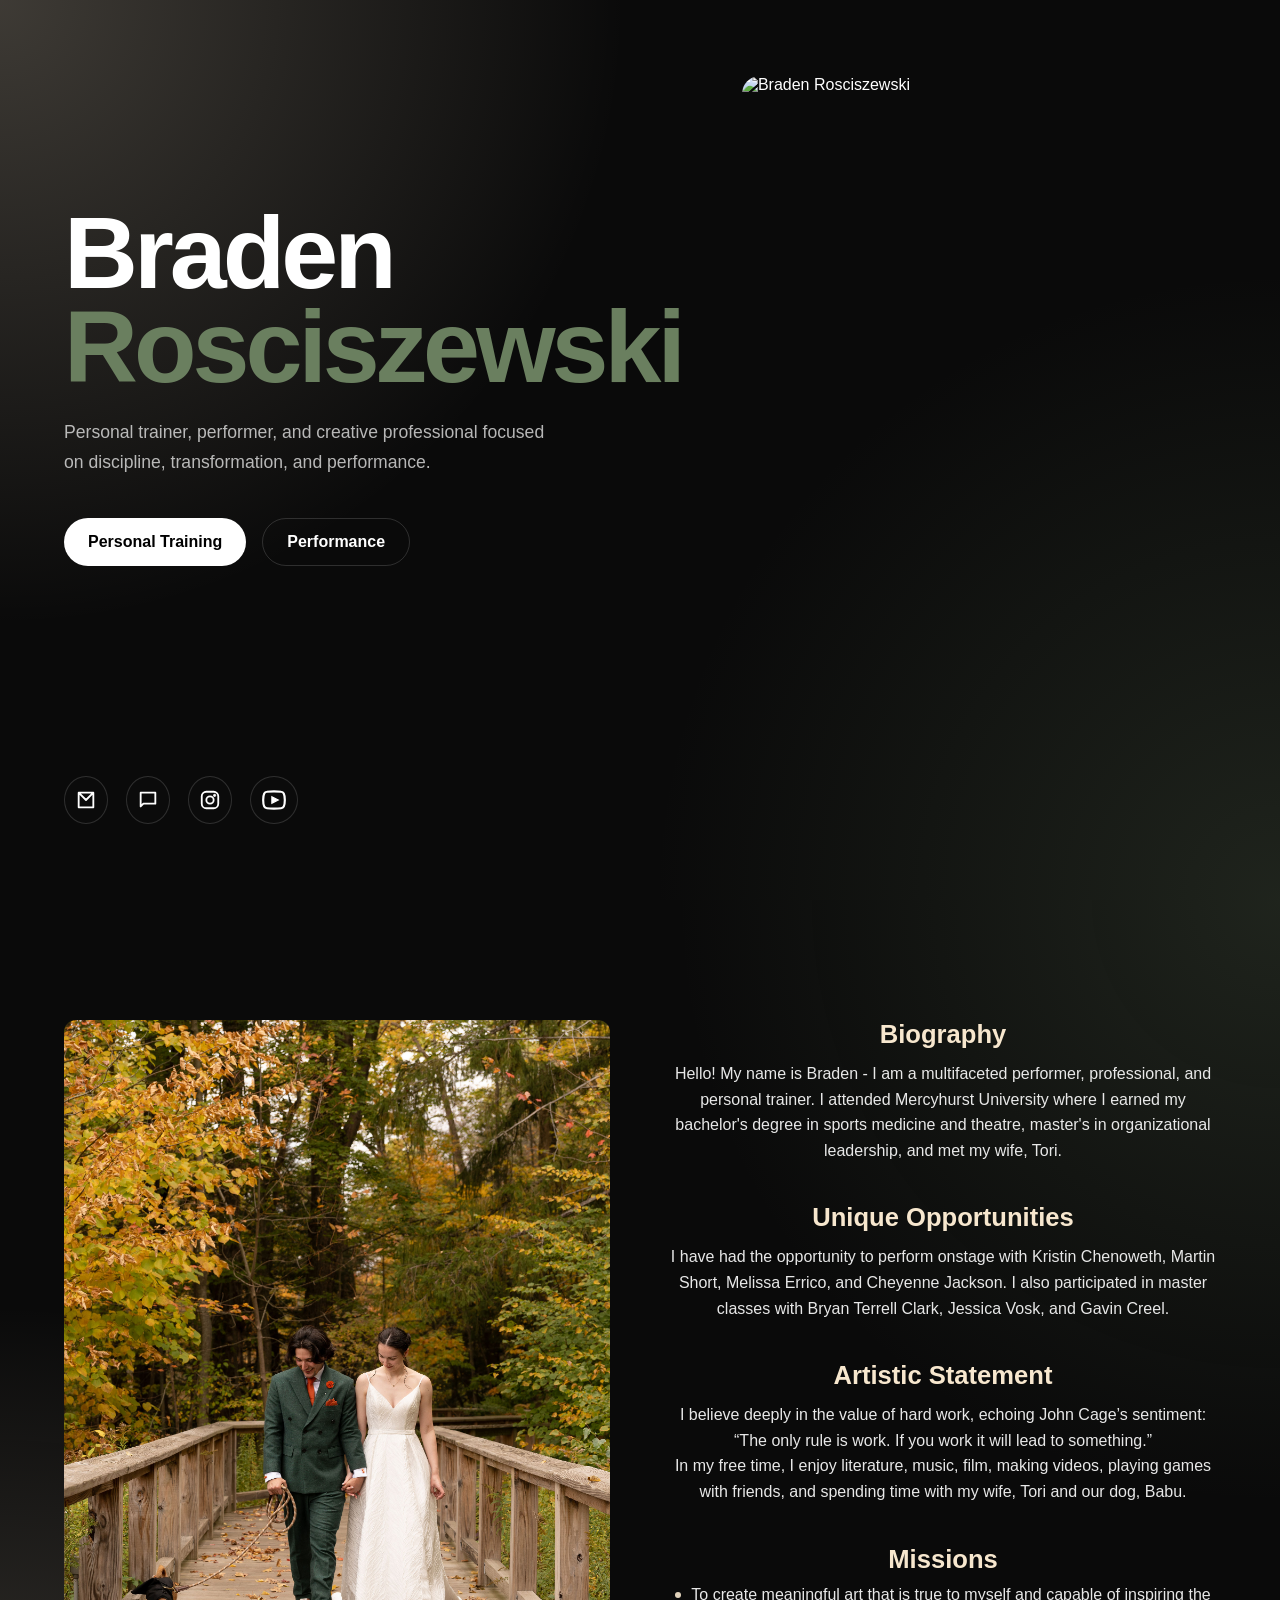
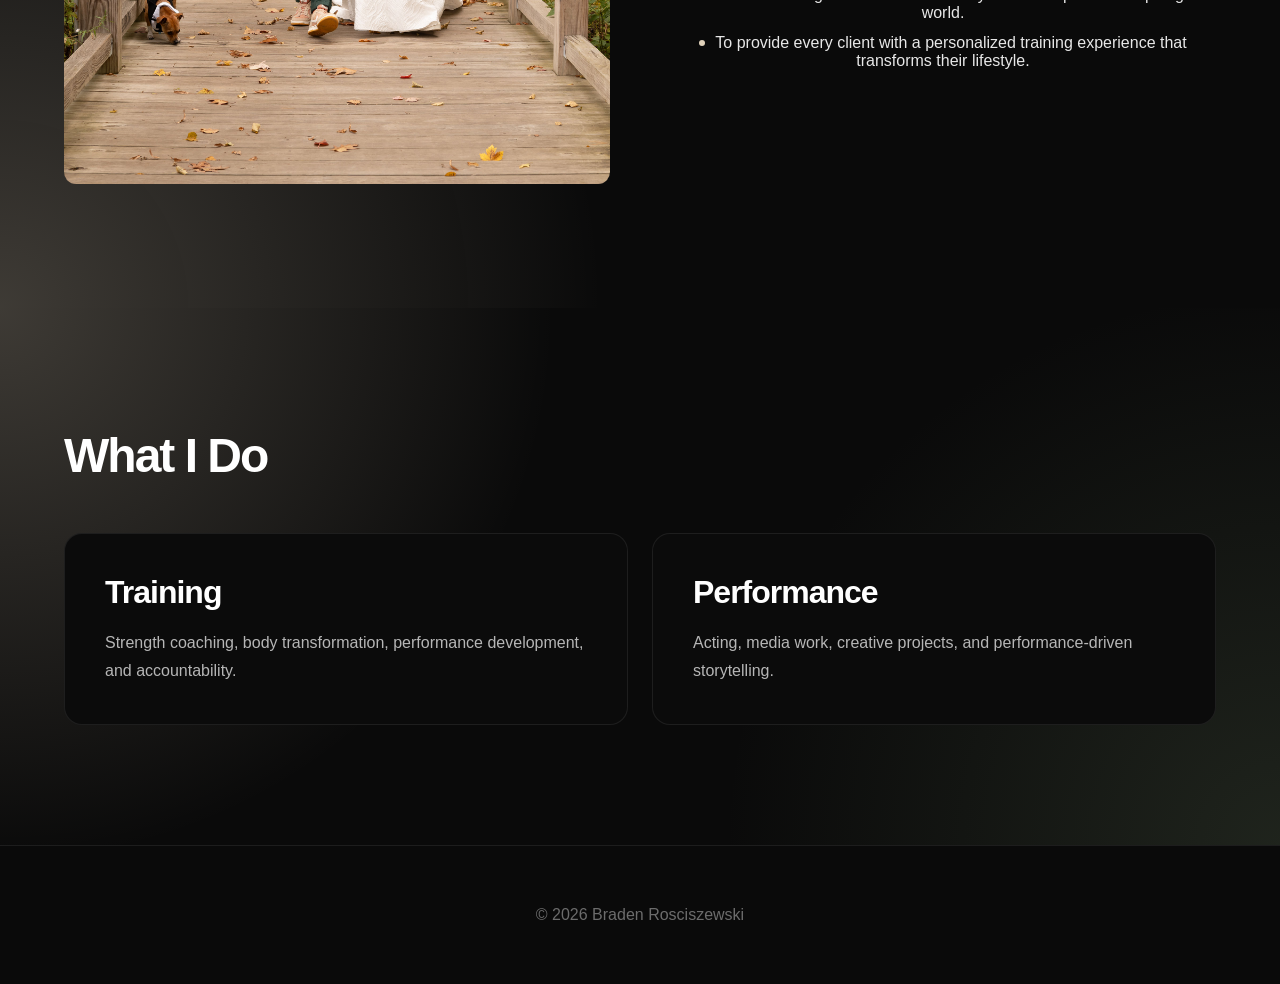
==== index.html @ cdec5161 "Update index.html fix seam" ====
<!DOCTYPE html>
<html lang="en">
<head>
  <meta charset="UTF-8" />
  <meta name="viewport" content="width=device-width, initial-scale=1.0"/>
  <title>Braden Rosciszewski</title>

  <link rel="stylesheet" href="/style.css">

  <style>

    /* LIGHTER DARK MODE BASE */
    body {
      background: #0a0a0a;
      color: white;
    }

    /* HERO — CHAMPAGNE TOP LEFT, MOSS BOTTOM RIGHT */
    .hero {
      min-height: 100vh;
      display: flex;
      align-items: center;
      background:
        radial-gradient(circle farthest-corner at top left, rgba(247,231,206,0.22), transparent 40%),
        radial-gradient(circle farthest-corner at bottom right, rgba(106,127,95,0.22), transparent 40%),
        #0a0a0a;
    }

    /* NAME ACCENT — MOSS GREEN */
    .accent {
      color: #6A7F5F;
    }

    /* ABOUT SECTION — MOSS TOP RIGHT, CHAMPAGNE BOTTOM LEFT */
    .about-section {
      padding: 120px 0;
      background:
        radial-gradient(circle farthest-corner at top right, rgba(106,127,95,0.22), transparent 37%),
        radial-gradient(circle farthest-corner at bottom left, rgba(247,231,206,0.22), transparent 37%),
        #0a0a0a;
    }

    .about-grid {
      display: grid;
      grid-template-columns: 1fr 1fr;
      gap: 60px;
      align-items: start;
    }

    .about-photo img {
      width: 100%;
      border-radius: 12px;
      object-fit: cover;
    }

    .about-block {
      margin-bottom: 40px;
      text-align: center;
    }

    .about-block h3 {
      margin-bottom: 12px;
      font-size: 1.6rem;
      color: #F7E7CE;
    }

    .about-block p {
      line-height: 1.6;
      opacity: 0.9;
    }

    /* BULLET LIST STYLE */
    .mission-list {
      list-style: none;
      padding: 0;
      margin: 0;
    }

    .mission-list li {
      margin: 12px 0;
      padding-left: 0;
      position: relative;
      font-size: 1rem;
      opacity: 0.9;
    }

    .mission-list li::before {
      content: "";
      width: 6px;
      height: 6px;
      background: #F7E7CE;
      border-radius: 50%;
      display: inline-block;
      margin-right: 10px;
      vertical-align: middle;
    }

    /* WHAT I DO — CHAMPAGNE TOP LEFT, MOSS BOTTOM RIGHT */
    .section {
      padding: 120px 0;
      background:
        radial-gradient(circle farthest-corner at top left, rgba(247,231,206,0.22), transparent 40%),
        radial-gradient(circle farthest-corner at bottom right, rgba(106,127,95,0.22), transparent 40%),
        #0a0a0a;
    }

  </style>
</head>

<body>

  <!-- HERO -->
  <section class="hero">
    <div class="container hero-content">

      <div class="hero-text">
        <h1>
          Braden<br>
          <span class="accent">Rosciszewski</span>
        </h1>

        <p>
          Personal trainer, performer, and creative professional
          focused on discipline, transformation, and performance.
        </p>

        <div class="hero-buttons">
          <a href="/training" class="btn btn-primary">
            Personal Training
          </a>

          <a href="/performance" class="btn btn-secondary">
            Performance
          </a>
        </div>
      </div>
       
      <div class="hero-image">
        <img src="/images/headshot.jpg" alt="Braden Rosciszewski">
      </div>

      <div class="social-icons">

        <!-- Email -->
        <a href="mailto:bradenrosciszewski@gmail.com" class="icon-btn" aria-label="Email">
          <svg width="22" height="22" viewBox="0 0 24 24" fill="none">
            <path d="M4 4h16v16H4V4zm0 0l8 8 8-8" stroke="white" stroke-width="2" stroke-linecap="round" stroke-linejoin="round"/>
          </svg>
        </a>

        <!-- Text Message -->
        <a href="sms:4404884165" class="icon-btn" aria-label="Text">
          <svg width="22" height="22" viewBox="0 0 24 24" fill="none">
            <path d="M4 4h16v12H7l-3 3V4z" stroke="white" stroke-width="2" stroke-linecap="round" stroke-linejoin="round"/>
          </svg>
        </a>

        <!-- Instagram -->
        <a href="https://instagram.com/bradenrosciszewski" class="icon-btn" target="_blank" aria-label="Instagram">
          <svg width="22" height="22" viewBox="0 0 24 24" fill="none">
            <rect x="3" y="3" width="18" height="18" rx="5" stroke="white" stroke-width="2"/>
            <circle cx="12" cy="12" r="4" stroke="white" stroke-width="2"/>
            <circle cx="17" cy="7" r="1.2" fill="white"/>
          </svg>
        </a>

        <!-- YouTube -->
        <a href="https://youtube.com/@bradenrosciszewski" class="icon-btn" target="_blank" aria-label="YouTube">
          <svg width="26" height="26" viewBox="0 0 24 24" fill="none">
            <path d="M22 12s0-4-1-6c-.5-1-1.5-1.5-2.5-1.6C16 4 12 4 12 4s-4 0-6.5.4C4.5 4.5 3.5 5 3 6c-1 2-1 6-1 6s0 4 1 6c.5 1 1.5 1.5 2.5 1.6C8 20 12 20 12 20s4 0 6.5-.4c1-.1 2-.6 2.5-1.6 1-2 1-6 1-6z" stroke="white" stroke-width="2"/>
            <path d="M10 9l6 3-6 3V9z" fill="white"/>
          </svg>
        </a>

      </div>

    </div>
  </section>

  <!-- ABOUT SECTION -->
  <section class="about-section">
    <div class="container">
      <div class="about-grid">

        <div class="about-photo">
          <img src="/images/wedding.jpg" alt="About Braden">
        </div>

        <div>

          <div class="about-block">
            <h3>Biography</h3>
            <p>
              Hello! My name is Braden - I am a multifaceted performer, professional, and personal trainer. I attended Mercyhurst University where I earned my bachelor's degree in sports medicine and theatre, master's in organizational leadership, and met my wife, Tori.
            </p>
          </div>

          <div class="about-block">
            <h3>Unique Opportunities</h3>
            <p>
              I have had the opportunity to perform onstage with Kristin Chenoweth, Martin Short, Melissa Errico, and Cheyenne Jackson. I also participated in master classes with Bryan Terrell Clark, Jessica Vosk, and Gavin Creel.
            </p>
          </div>

          <div class="about-block">
            <h3>Artistic Statement</h3>
            <p>
              I believe deeply in the value of hard work, echoing John Cage’s sentiment: “The only rule is work. If you work it will lead to something.”
            </p>
            <p>
              In my free time, I enjoy literature, music, film, making videos, playing games with friends, and spending time with my wife, Tori and our dog, Babu.
            </p>
          </div>

          <div class="about-block">
            <h3>Missions</h3>

            <ul class="mission-list">
              <li>To create meaningful art that is true to myself and capable of inspiring the world.</li>
              <li>To provide every client with a personalized training experience that transforms their lifestyle.</li>
            </ul>

          </div>

        </div>

      </div>
    </div>
  </section>

  <!-- WHAT I DO -->
  <section class="section">
    <div class="container">

      <h2 class="section-title">
        What I Do
      </h2>

      <div class="grid">

        <a href="/training" class="card">
          <h2>Training</h2>
          <p>
            Strength coaching, body transformation,
            performance development, and accountability.
          </p>
        </a>

        <a href="/performance" class="card">
          <h2>Performance</h2>
          <p>
            Acting, media work, creative projects,
            and performance-driven storytelling.
          </p>
        </a>

      </div>

    </div>
  </section>

  <footer>
    <div class="container">
      © 2026 Braden Rosciszewski
    </div>
  </footer>

</body>
</html>
---- style.css ----
/* =========================================
   THEME VARIABLES
========================================= */

:root {
  --bg: #0b0b0b;
  --text: white;
  --text-muted: rgba(255,255,255,0.7);
  --accent: #6c00a8;

  --card-bg: #0b0b0b;
  --card-border: rgba(255,255,255,0.08);

  --btn-primary-bg: white;
  --btn-primary-text: black;

  --btn-secondary-border: rgba(255,255,255,0.15);
  --btn-secondary-text: white;

  --icon-bg: #0b0b0b;
  --icon-border: rgba(255,255,255,0.15);
  --icon-stroke: white;

  --footer-text: rgba(255,255,255,0.4);
  --footer-border: rgba(255,255,255,0.08);
}

/* LIGHT MODE OVERRIDES */

.light-mode {
  --bg: #f4efe7;
  --text: #1a1a1a;
  --text-muted: rgba(0,0,0,0.6);

  --card-bg: white;
  --card-border: rgba(0,0,0,0.08);

  --btn-primary-bg: #1a1a1a;
  --btn-primary-text: white;

  --btn-secondary-border: rgba(0,0,0,0.2);
  --btn-secondary-text: #1a1a1a;

  --icon-bg: white;
  --icon-border: rgba(0,0,0,0.15);
  --icon-stroke: #1a1a1a;

  --footer-text: rgba(0,0,0,0.4);
  --footer-border: rgba(0,0,0,0.08);
}

/* Smooth theme transitions */

body, .card, .btn, .icon-btn, .hero, footer {
  transition: background-color 0.35s ease, 
              color 0.35s ease, 
              border-color 0.35s ease;
}

/* =========================================
   GLOBAL RESET
========================================= */

* {
  margin: 0;
  padding: 0;
  box-sizing: border-box;
}

html {
  scroll-behavior: smooth;
}

body {
  background-color: var(--bg);
  color: var(--text);
  font-family: -apple-system, BlinkMacSystemFont, "Helvetica Neue", sans-serif;
  overflow-x: hidden;
}

.container {
  width: 100%;
  max-width: 1200px;
  margin: auto;
  padding: 0 24px;
}

/* =========================================
   HERO
========================================= */

.hero {
  min-height: 100vh;
  display: flex;
  align-items: center;
  background:
    linear-gradient(to bottom, rgba(0,0,0,0.2), rgba(0,0,0,0.9)),
    var(--bg);
}

.hero-content {
  display: grid;
  grid-template-columns: 1.1fr 0.9fr;
  gap: 60px;
  align-items: center;
}

.hero-text h1 {
  font-size: clamp(4rem, 8vw, 7rem);
  line-height: 0.92;
  letter-spacing: -4px;
  margin-bottom: 24px;
  font-weight: 800;
  color: var(--text);
}

.hero-text p {
  font-size: 1.1rem;
  color: var(--text-muted);
  line-height: 1.7;
  max-width: 500px;
  margin-bottom: 40px;
}

.accent {
  color: var(--accent);
}

.hero-buttons {
  display: flex;
  gap: 16px;
  flex-wrap: wrap;
}

/* =========================================
   BUTTONS
========================================= */

.btn {
  display: inline-flex;
  align-items: center;
  justify-content: center;
  padding: 14px 24px;
  border-radius: 999px;
  text-decoration: none;
  font-weight: 600;
  transition: 0.25s ease;
}

.btn-primary {
  background: var(--btn-primary-bg);
  color: var(--btn-primary-text);
}

.btn-primary:hover {
  transform: translateY(-2px);
  opacity: 0.9;
}

.btn-secondary {
  border: 1px solid var(--btn-secondary-border);
  color: var(--btn-secondary-text);
}

.btn-secondary:hover {
  border-color: rgba(0,0,0,0.5);
  transform: translateY(-2px);
}

/* =========================================
   HERO IMAGE
========================================= */

.hero-image {
  display: flex;
  justify-content: center;
}

.hero-image img {
  width: 100%;
  max-width: 650px;
  height: 620px;
  object-fit: cover;
  border-radius: 18px;
  filter: grayscale(10%);
}

/* =========================================
   SOCIAL ICONS
========================================= */

.social-icons {
  margin-top: 20px;
  display: flex;
  gap: 18px;
}

.icon-btn {
  background: var(--icon-bg);
  border: 1px solid var(--icon-border);
  padding: 10px;
  border-radius: 50%;
  display: inline-flex;
  align-items: center;
  justify-content: center;
  text-decoration: none;
  transition: 0.25s ease;
}

.icon-btn:hover {
  background: var(--accent);
  border-color: var(--accent);
}

.icon-btn svg {
  display: block;
  stroke: var(--icon-stroke);
}

.icon-btn:hover svg {
  stroke: white;
}

/* =========================================
   SECTIONS
========================================= */

.section {
  padding: 120px 0;
  background: var(--bg);
}


.section-title {
  font-size: 3rem;
  margin-bottom: 50px;
  letter-spacing: -2px;
  color: var(--text);
}

/* =========================================
   CARDS
========================================= */

.grid {
  display: grid;
  grid-template-columns: repeat(auto-fit, minmax(300px, 1fr));
  gap: 24px;
}

.card {
  border: 1px solid var(--card-border);
  padding: 40px;
  border-radius: 18px;
  text-decoration: none;
  color: var(--text);
  transition: 0.25s ease;
  background: var(--card-bg);
}

.card:hover {
  border-color: rgba(0,0,0,0.3);
  transform: translateY(-4px);
}

.card h2 {
  font-size: 2rem;
  margin-bottom: 18px;
  letter-spacing: -1px;
  color: var(--text);
}

.card p {
  color: var(--text-muted);
  line-height: 1.7;
}

/* =========================================
   FOOTER
========================================= */

footer {
  padding: 60px 0;
  text-align: center;
  color: var(--footer-text);
  border-top: 1px solid var(--footer-border);
}

/* =========================================
   MOBILE
========================================= */
/* Hide mobile stack on desktop */
.mobile-stack,
.nav-buttons {
  display: none;
}

@media (max-width: 900px) {
  .hero {
    padding: 80px 0;
  }

  .hero-content {
    grid-template-columns: 1fr;
  }

  .hero-text {
    text-align: center;
  }

  .hero-text p {
    margin-left: auto;
    margin-right: auto;
  }

  .hero-buttons {
    justify-content: center;
  }

  .hero-image img {
    height: auto;
    max-width: 100%;
  }

  .section-title {
    font-size: 2.4rem;
  }
}

/* TESTIMONIALS SECTION — flipped pattern */
.testimonials {
  padding: 120px 0;
  background:
    radial-gradient(circle farthest-corner at top right, rgba(255,49,49,0.08), transparent 40%),
    radial-gradient(circle farthest-corner at bottom left, rgba(114,204,255,0.08), transparent 40%),
    #0a0a0a;
}

.testimonials-grid {
  display: grid;
  grid-template-columns: repeat(auto-fit, minmax(320px, 1fr));
  gap: 32px;
  margin-top: 40px;
}

.testimonial-card {
  background: #111111;
  border: 1px solid rgba(255,255,255,0.08);
  border-radius: 18px;
  padding: 32px;
  transition: border-color 0.3s ease;
}

.testimonial-card:hover {
  border-color: #72ccff;
}

.quote {
  font-size: 1.1rem;
  line-height: 1.7;
  color: rgba(255,255,255,0.85);
  margin-bottom: 20px;
}

.author {
  font-weight: bold;
  color: #72ccff;
  font-size: 1rem;
}
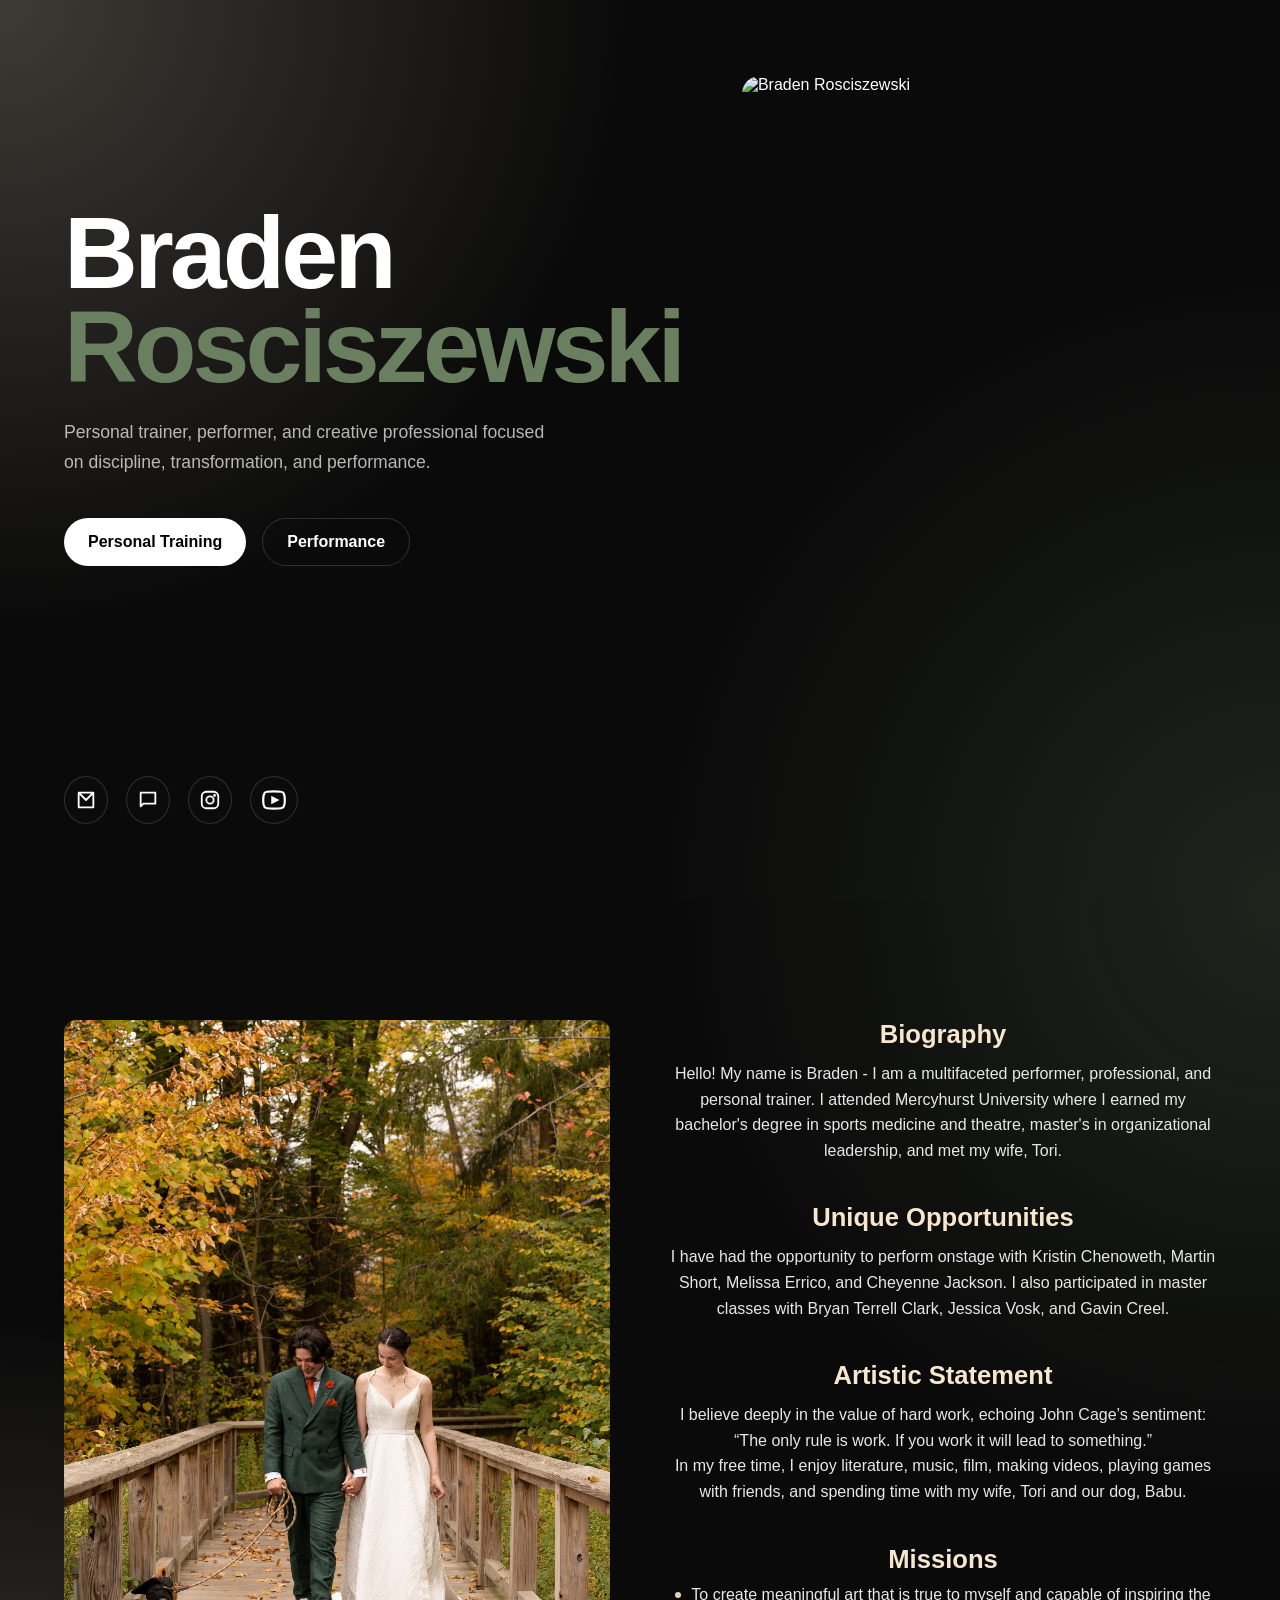
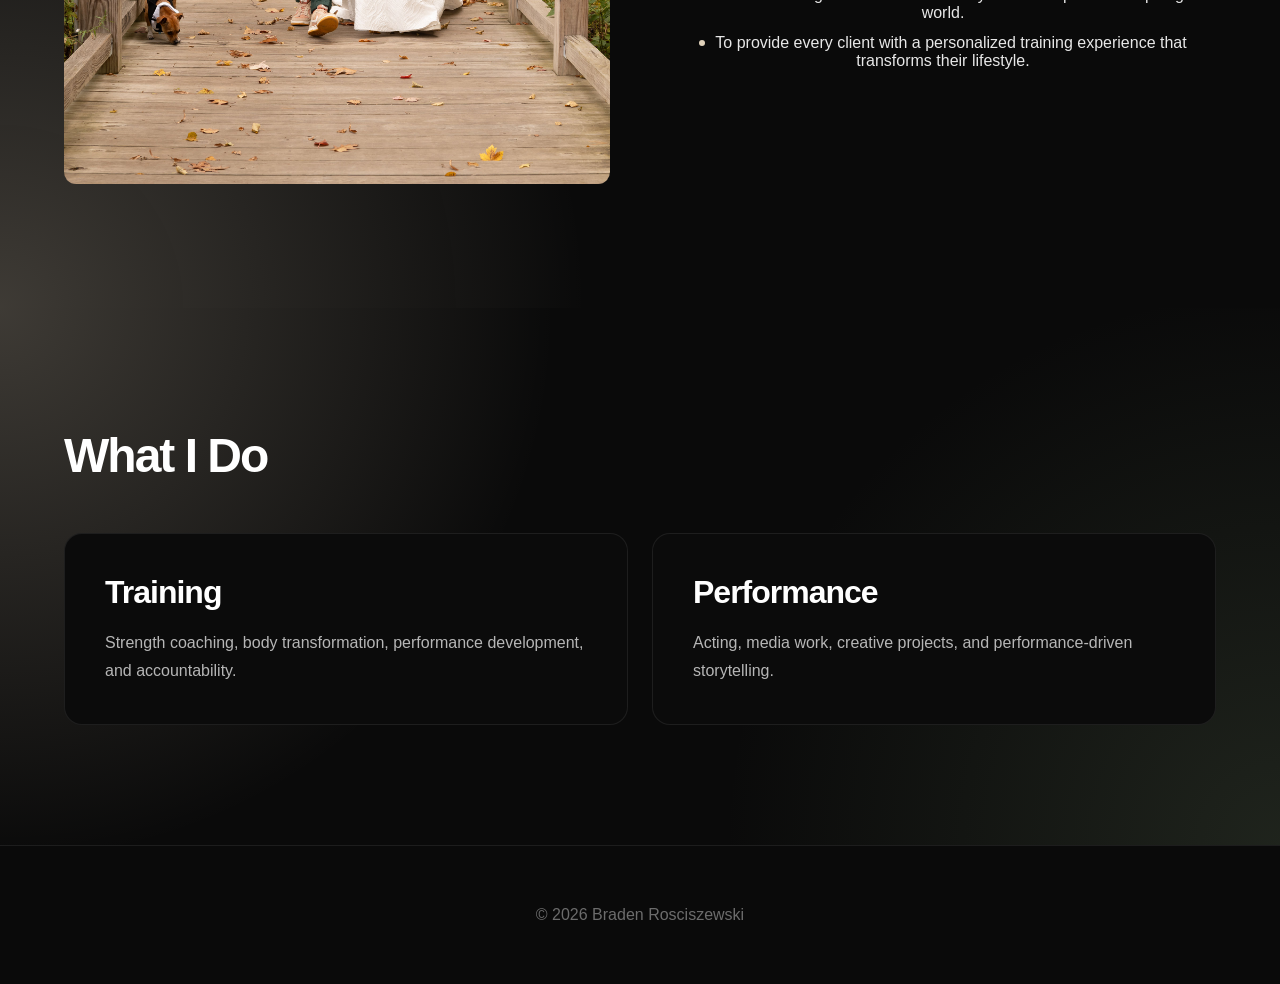
==== commit 41041a2f: "Update index.html" ====
--- a/index.html
+++ b/index.html
@@ -36,7 +36,7 @@
       padding: 120px 0;
       background:
         radial-gradient(circle farthest-corner at top right, rgba(106,127,95,0.22), transparent 37%),
-        radial-gradient(circle farthest-corner at bottom left, rgba(247,231,206,0.22), transparent 37%),
+        radial-gradient(circle farthest-corner at bottom left, rgba(247,231,206,0.22), transparent 36%),
         #0a0a0a;
     }
 
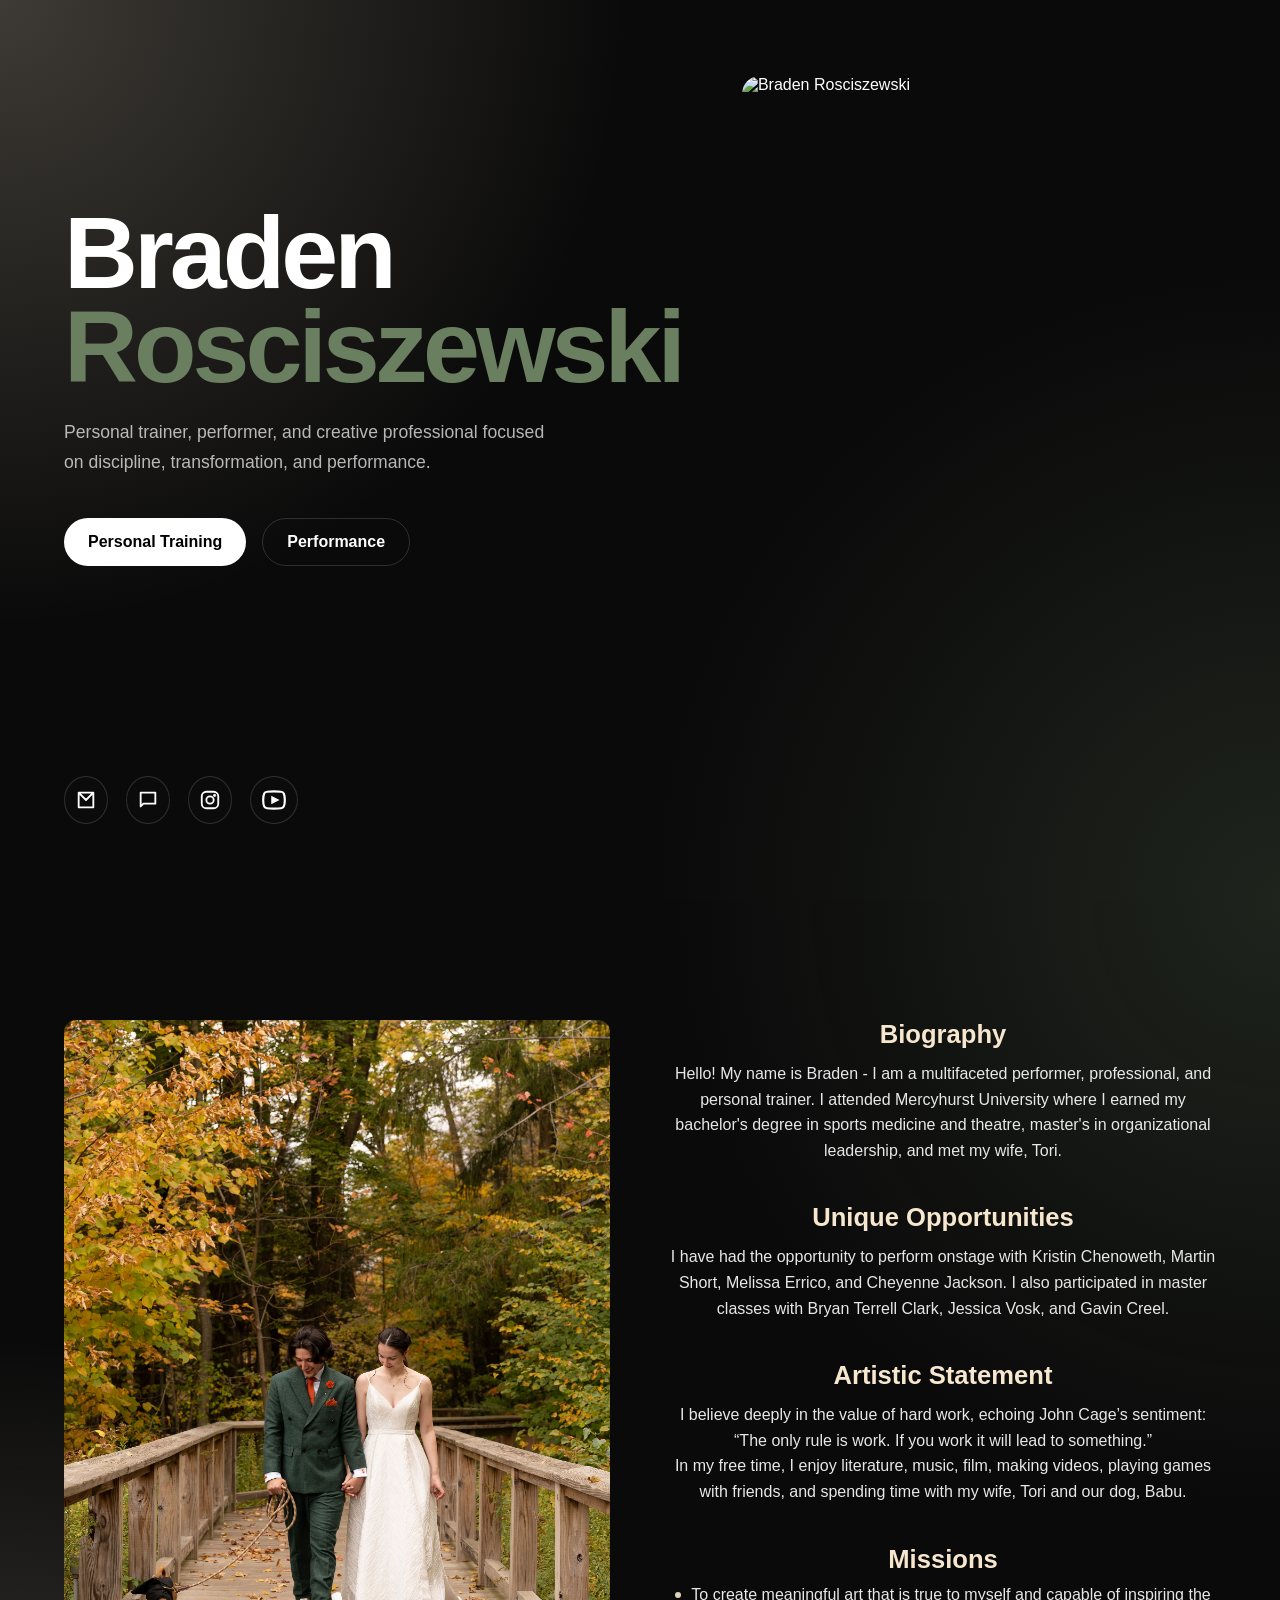
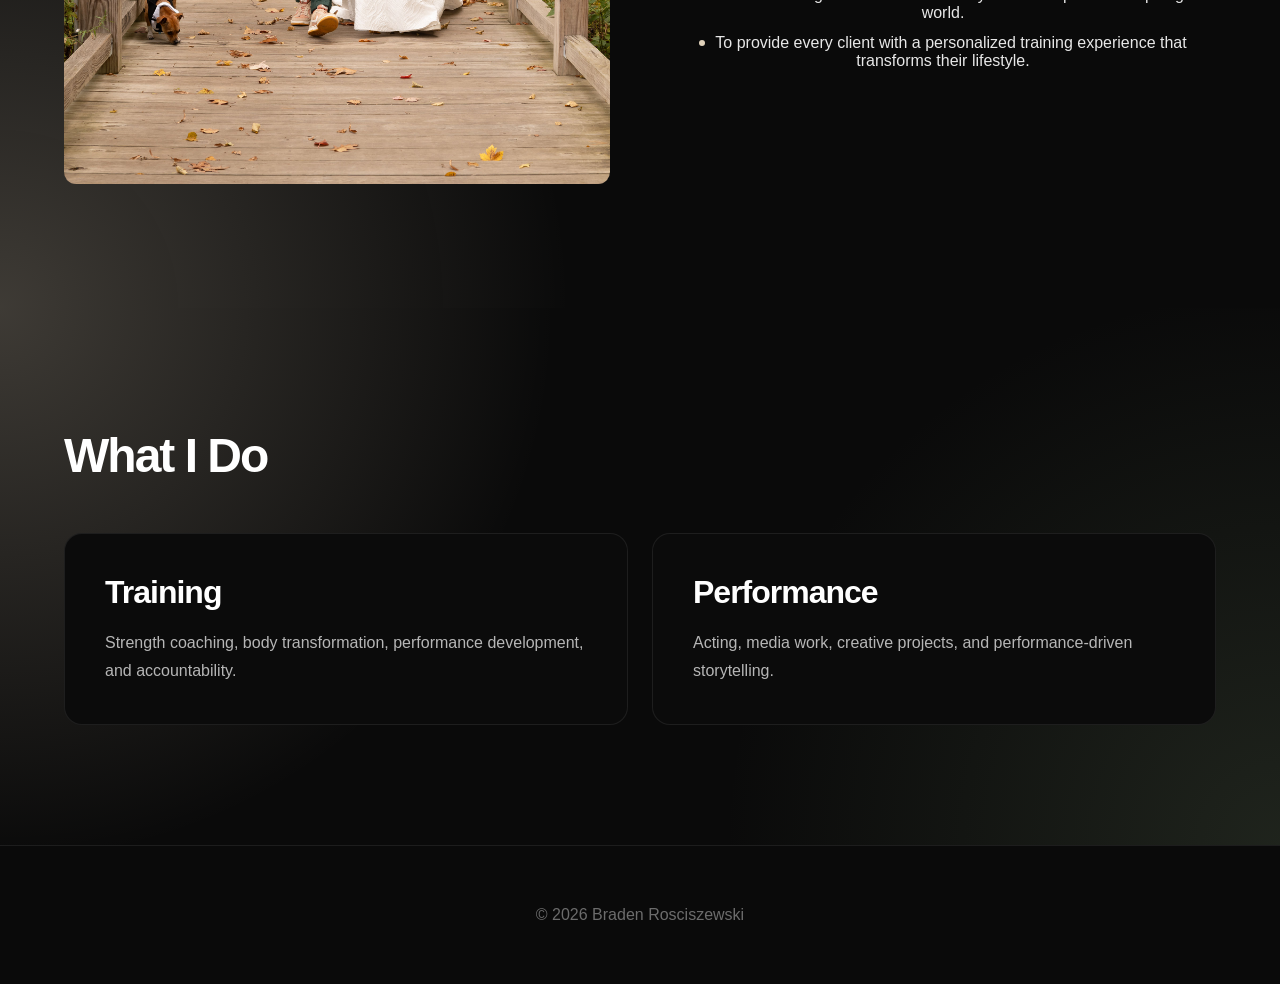
==== commit b8f9f968: "Update index.html" ====
--- a/index.html
+++ b/index.html
@@ -36,7 +36,7 @@
       padding: 120px 0;
       background:
         radial-gradient(circle farthest-corner at top right, rgba(106,127,95,0.22), transparent 37%),
-        radial-gradient(circle farthest-corner at bottom left, rgba(247,231,206,0.22), transparent 36%),
+        radial-gradient(circle farthest-corner at bottom left, rgba(247,231,206,0.22), transparent 35%),
         #0a0a0a;
     }
 
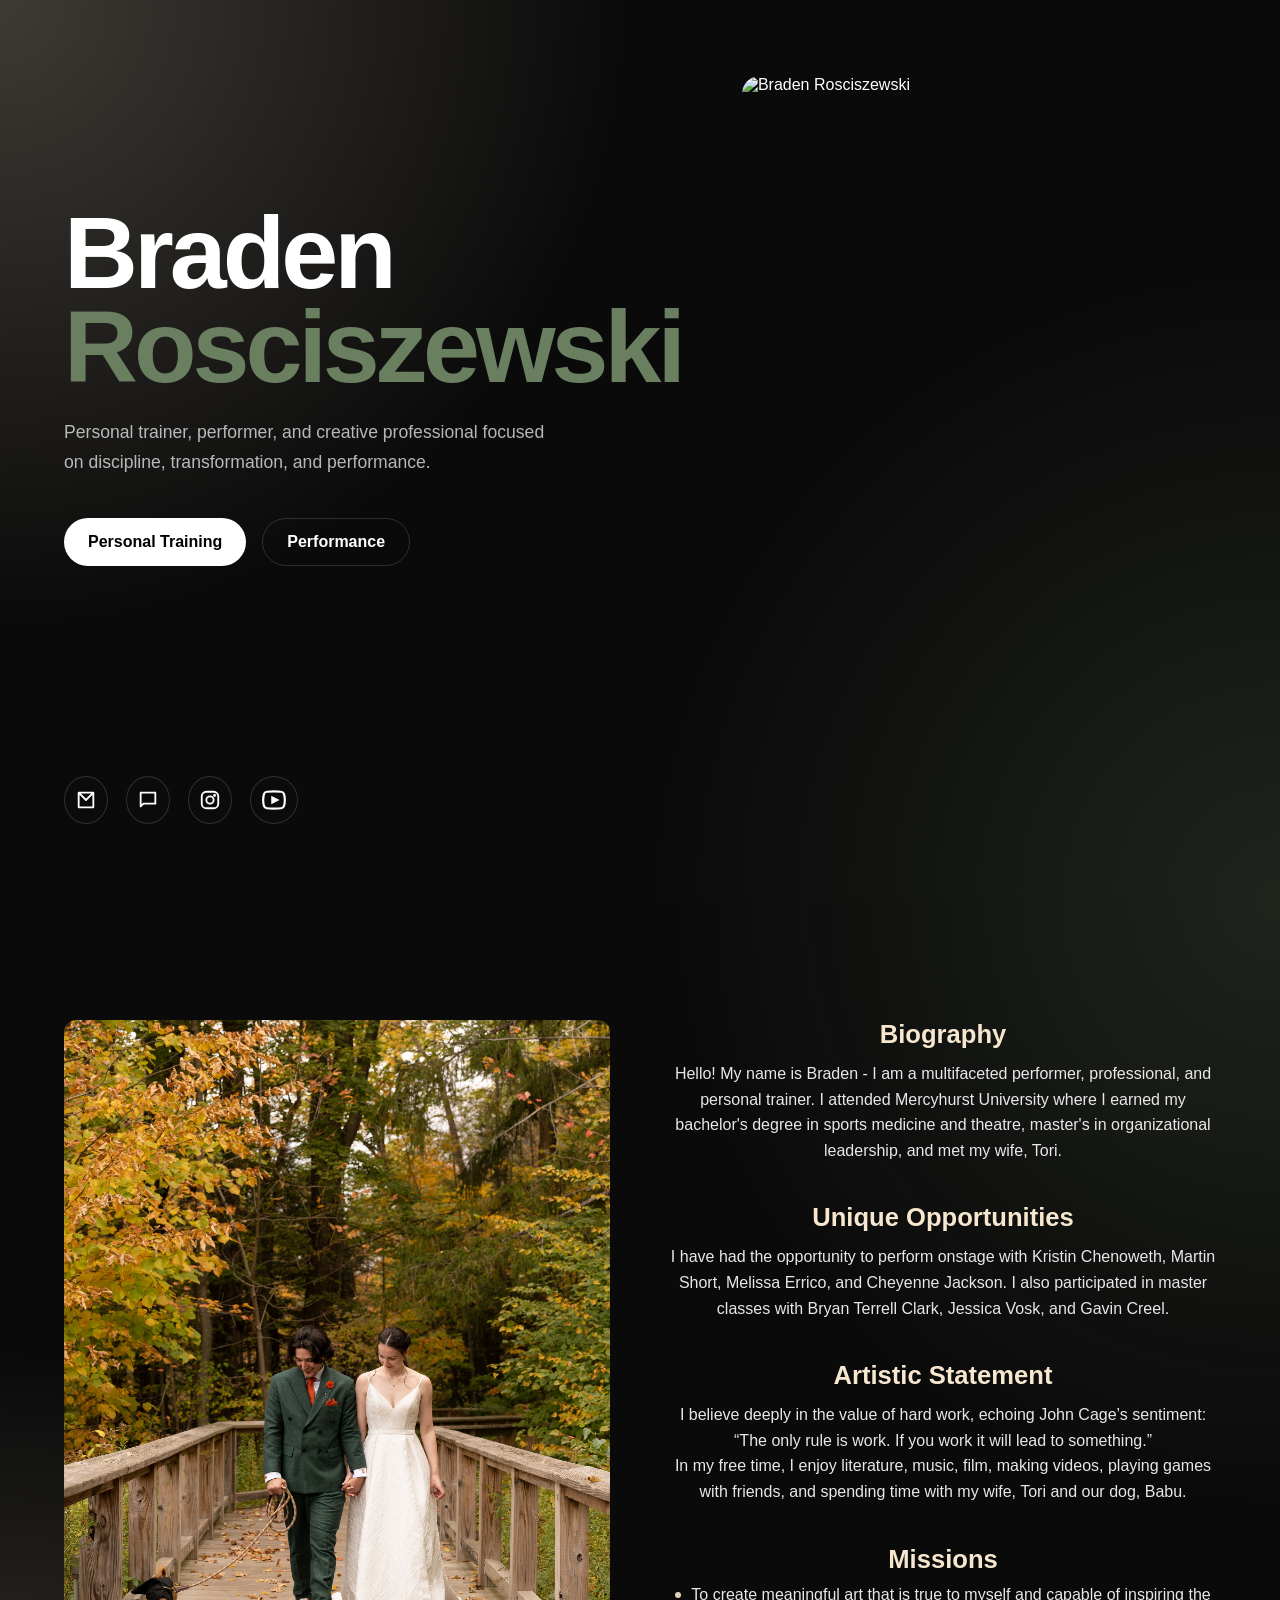
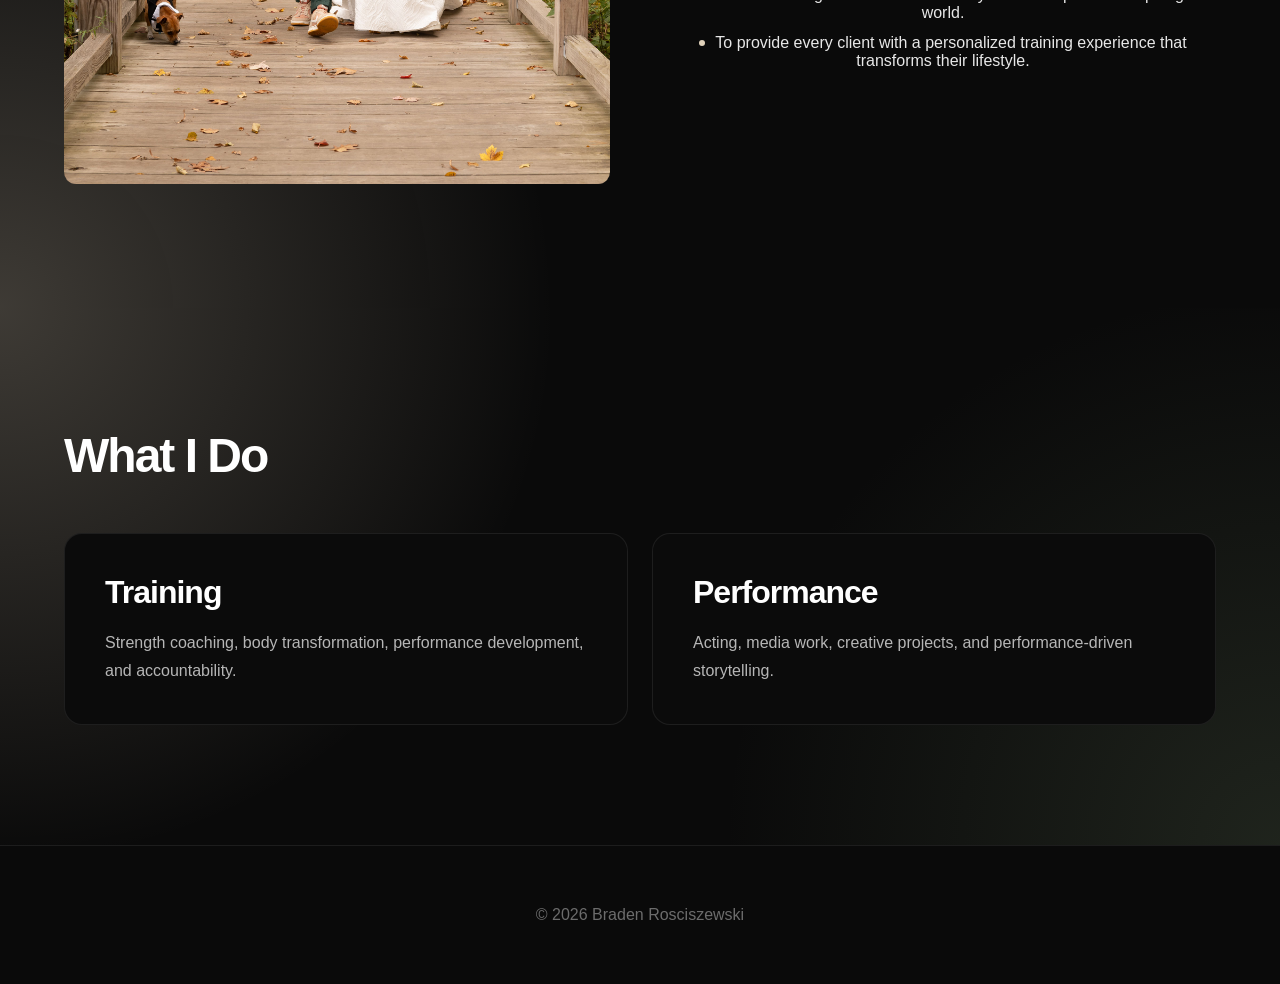
==== commit d7ac4aa9: "Update index.html" ====
--- a/index.html
+++ b/index.html
@@ -36,7 +36,7 @@
       padding: 120px 0;
       background:
         radial-gradient(circle farthest-corner at top right, rgba(106,127,95,0.22), transparent 37%),
-        radial-gradient(circle farthest-corner at bottom left, rgba(247,231,206,0.22), transparent 35%),
+        radial-gradient(circle farthest-corner at bottom left, rgba(247,231,206,0.22), transparent 34%),
         #0a0a0a;
     }
 
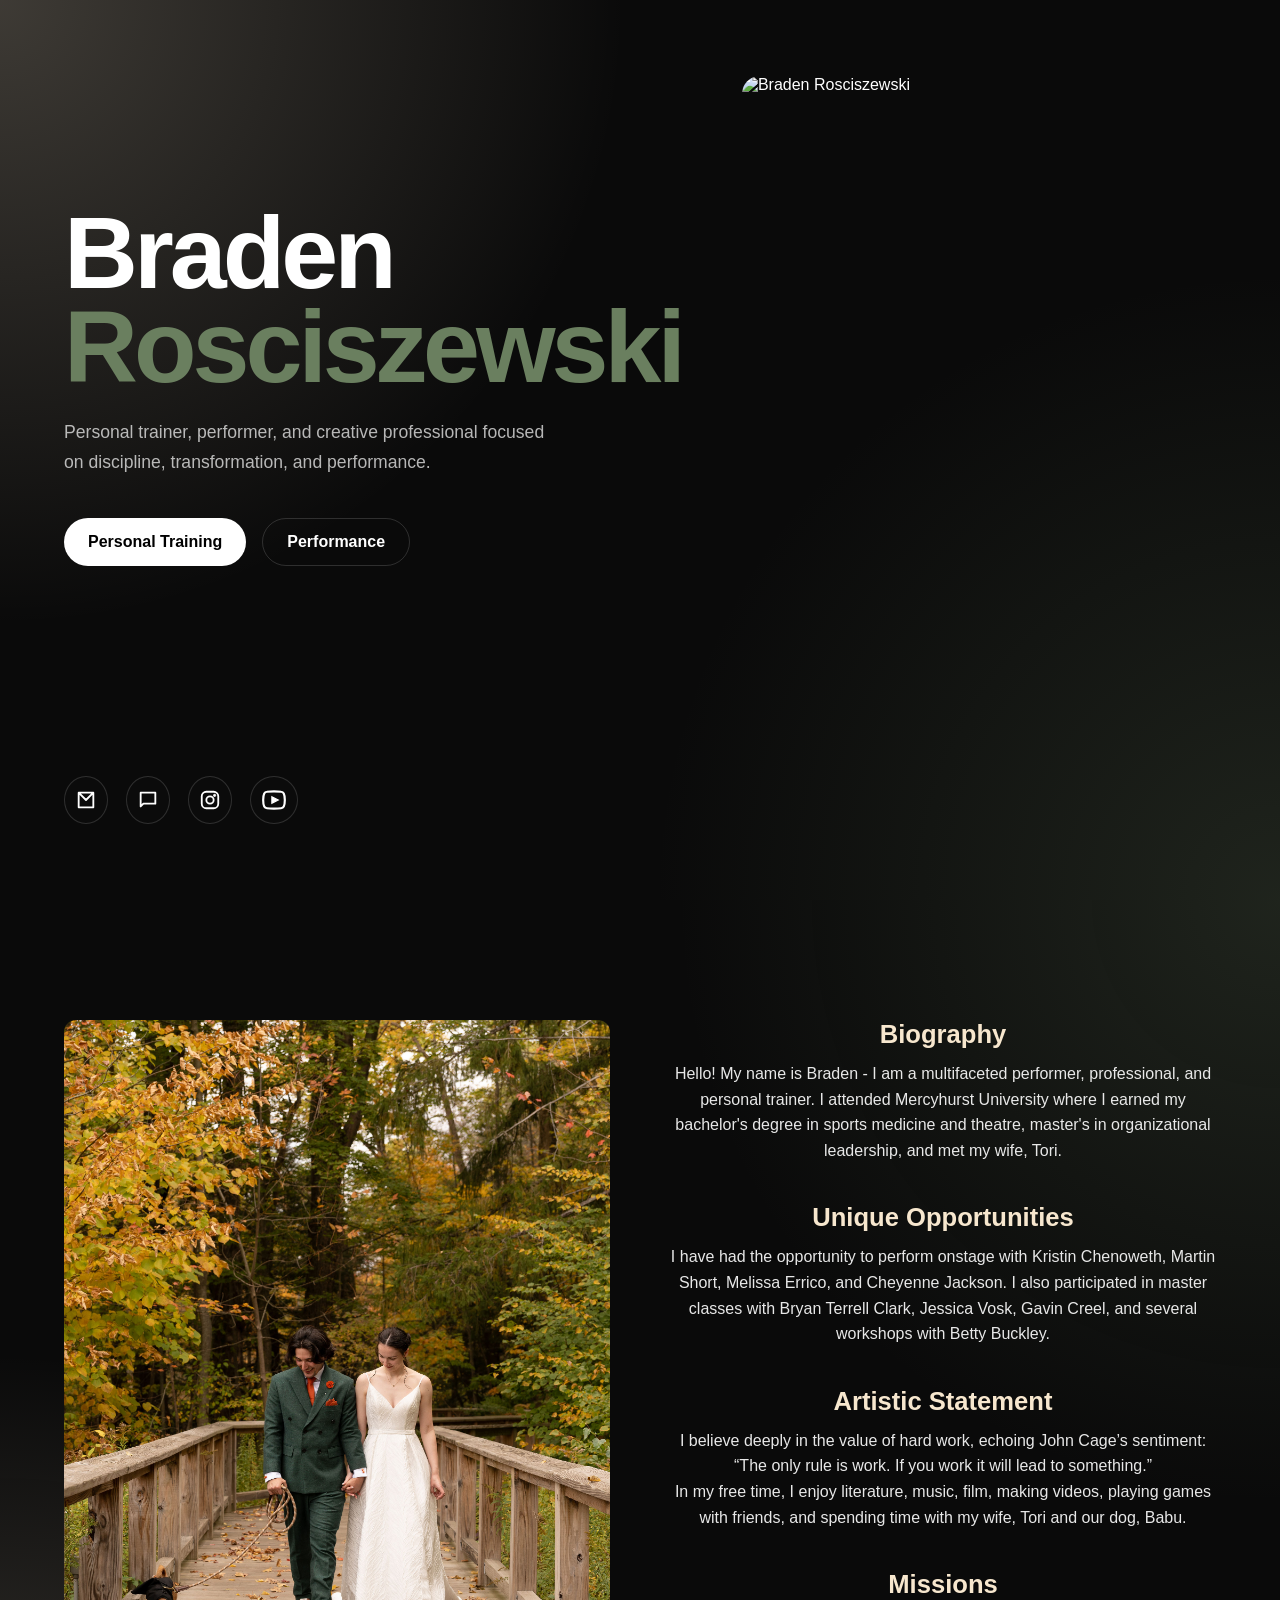
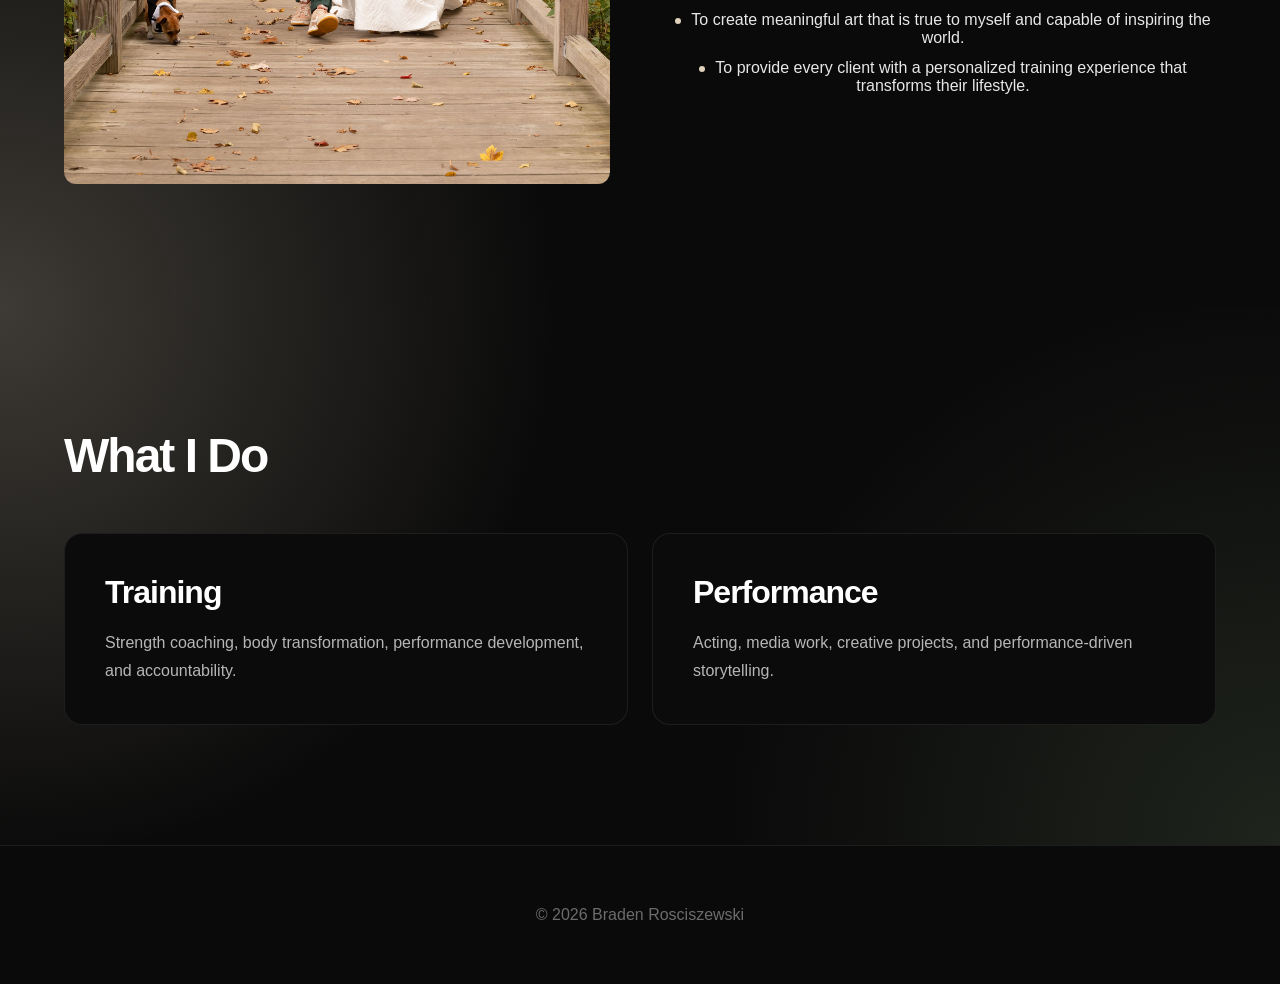
==== commit 10d729b2: "Update index.html" ====
--- a/index.html
+++ b/index.html
@@ -198,7 +198,7 @@
           <div class="about-block">
             <h3>Unique Opportunities</h3>
             <p>
-              I have had the opportunity to perform onstage with Kristin Chenoweth, Martin Short, Melissa Errico, and Cheyenne Jackson. I also participated in master classes with Bryan Terrell Clark, Jessica Vosk, and Gavin Creel.
+              I have had the opportunity to perform onstage with Kristin Chenoweth, Martin Short, Melissa Errico, and Cheyenne Jackson. I also participated in master classes with Bryan Terrell Clark, Jessica Vosk, Gavin Creel, and several workshops with Betty Buckley.
             </p>
           </div>
 
@@ -207,6 +207,8 @@
             <p>
               I believe deeply in the value of hard work, echoing John Cage’s sentiment: “The only rule is work. If you work it will lead to something.”
             </p>
+
+          <div class="about-block">
             <p>
               In my free time, I enjoy literature, music, film, making videos, playing games with friends, and spending time with my wife, Tori and our dog, Babu.
             </p>
--- a/style.css
+++ b/style.css
@@ -367,3 +367,5 @@
   color: #72ccff;
   font-size: 1rem;
 }
+
+
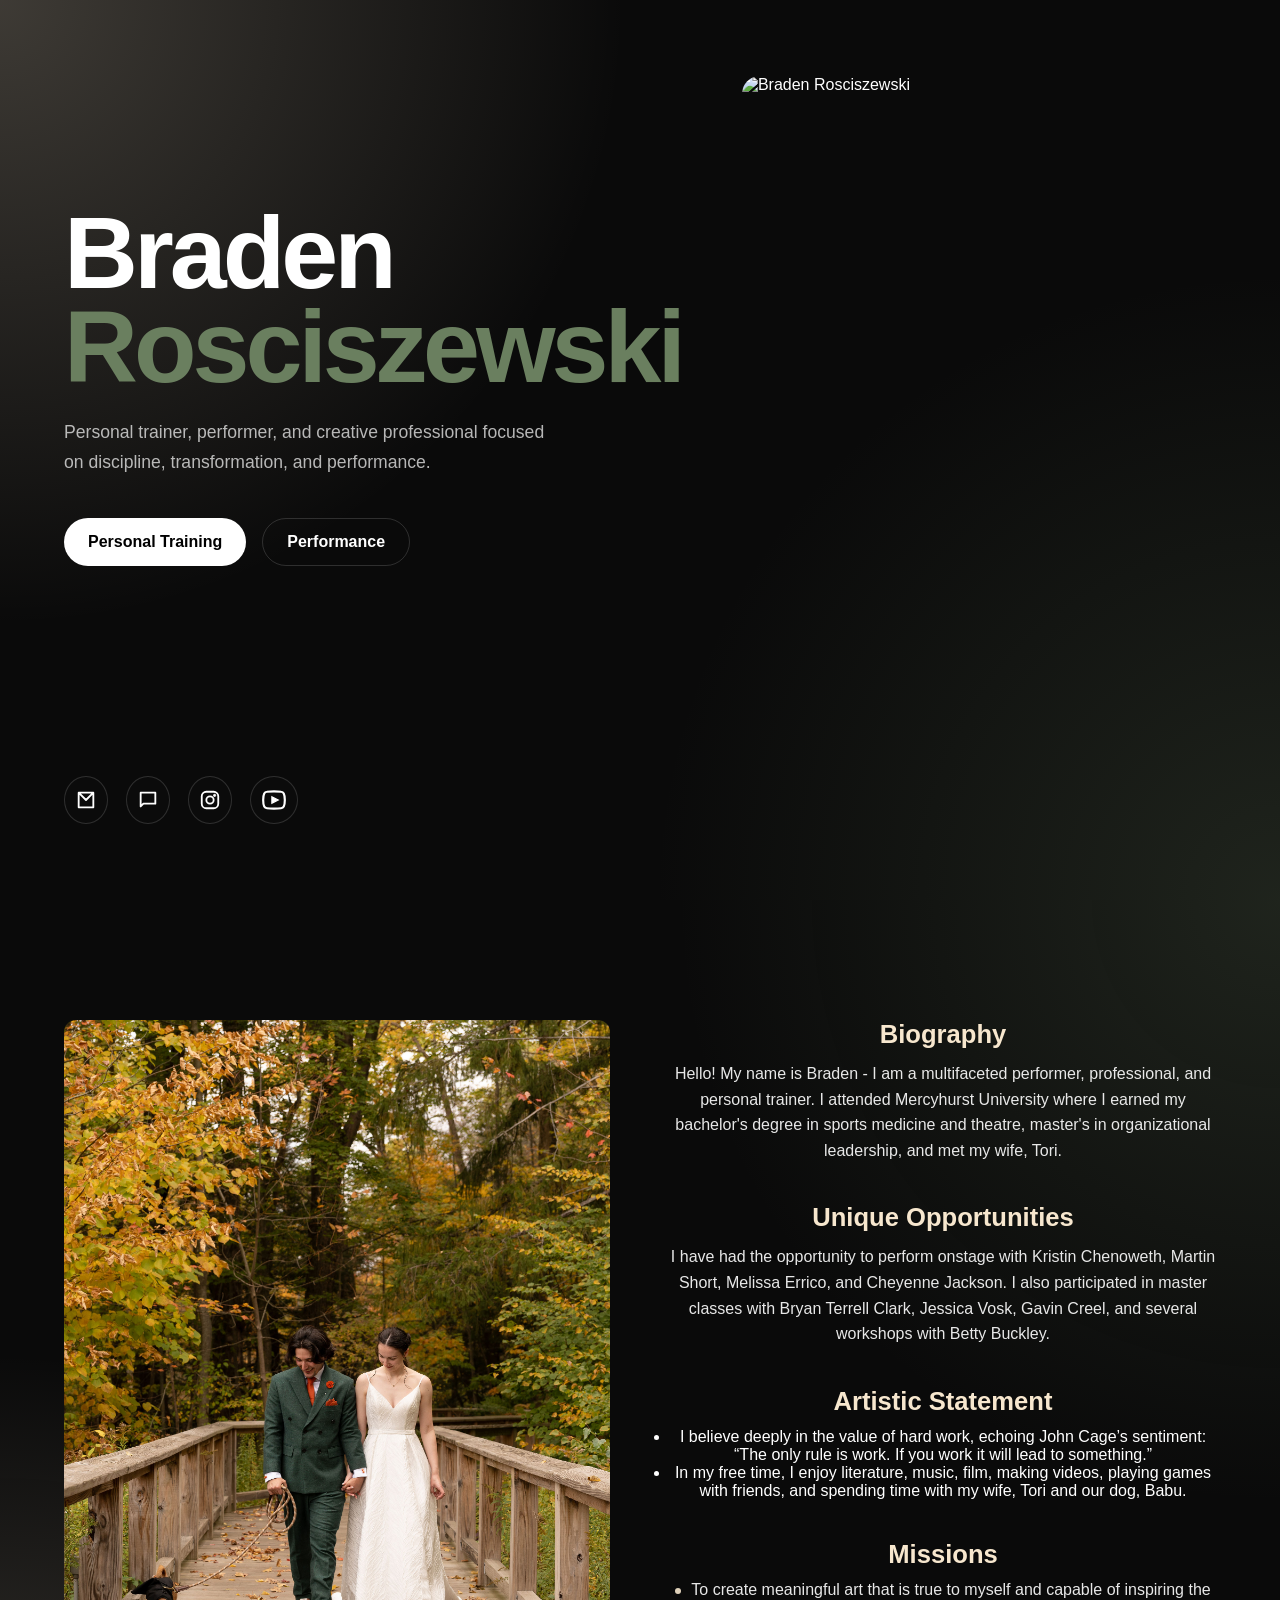
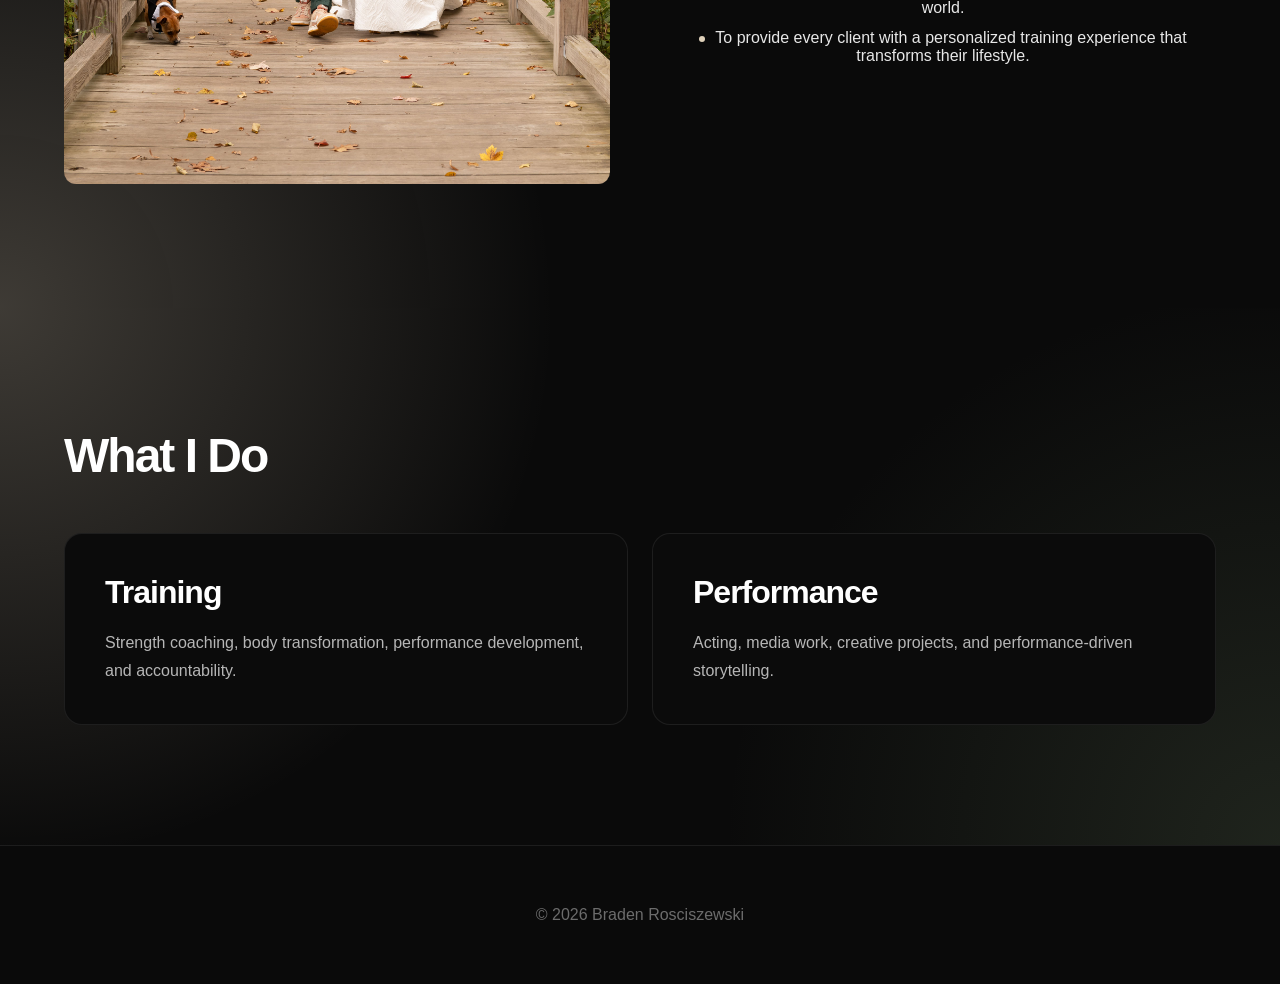
==== commit 2c9cfeb5: "Update index.html update text" ====
--- a/index.html
+++ b/index.html
@@ -204,13 +204,10 @@
 
           <div class="about-block">
             <h3>Artistic Statement</h3>
-            <p>
-              I believe deeply in the value of hard work, echoing John Cage’s sentiment: “The only rule is work. If you work it will lead to something.”
-            </p>
-
-          <div class="about-block">
-            <p>
-              In my free time, I enjoy literature, music, film, making videos, playing games with friends, and spending time with my wife, Tori and our dog, Babu.
+
+            <ul class="artistic statement-list">
+              <li>I believe deeply in the value of hard work, echoing John Cage’s sentiment: “The only rule is work. If you work it will lead to something.”</li>
+              <li>In my free time, I enjoy literature, music, film, making videos, playing games with friends, and spending time with my wife, Tori and our dog, Babu.</li>
             </p>
           </div>
 
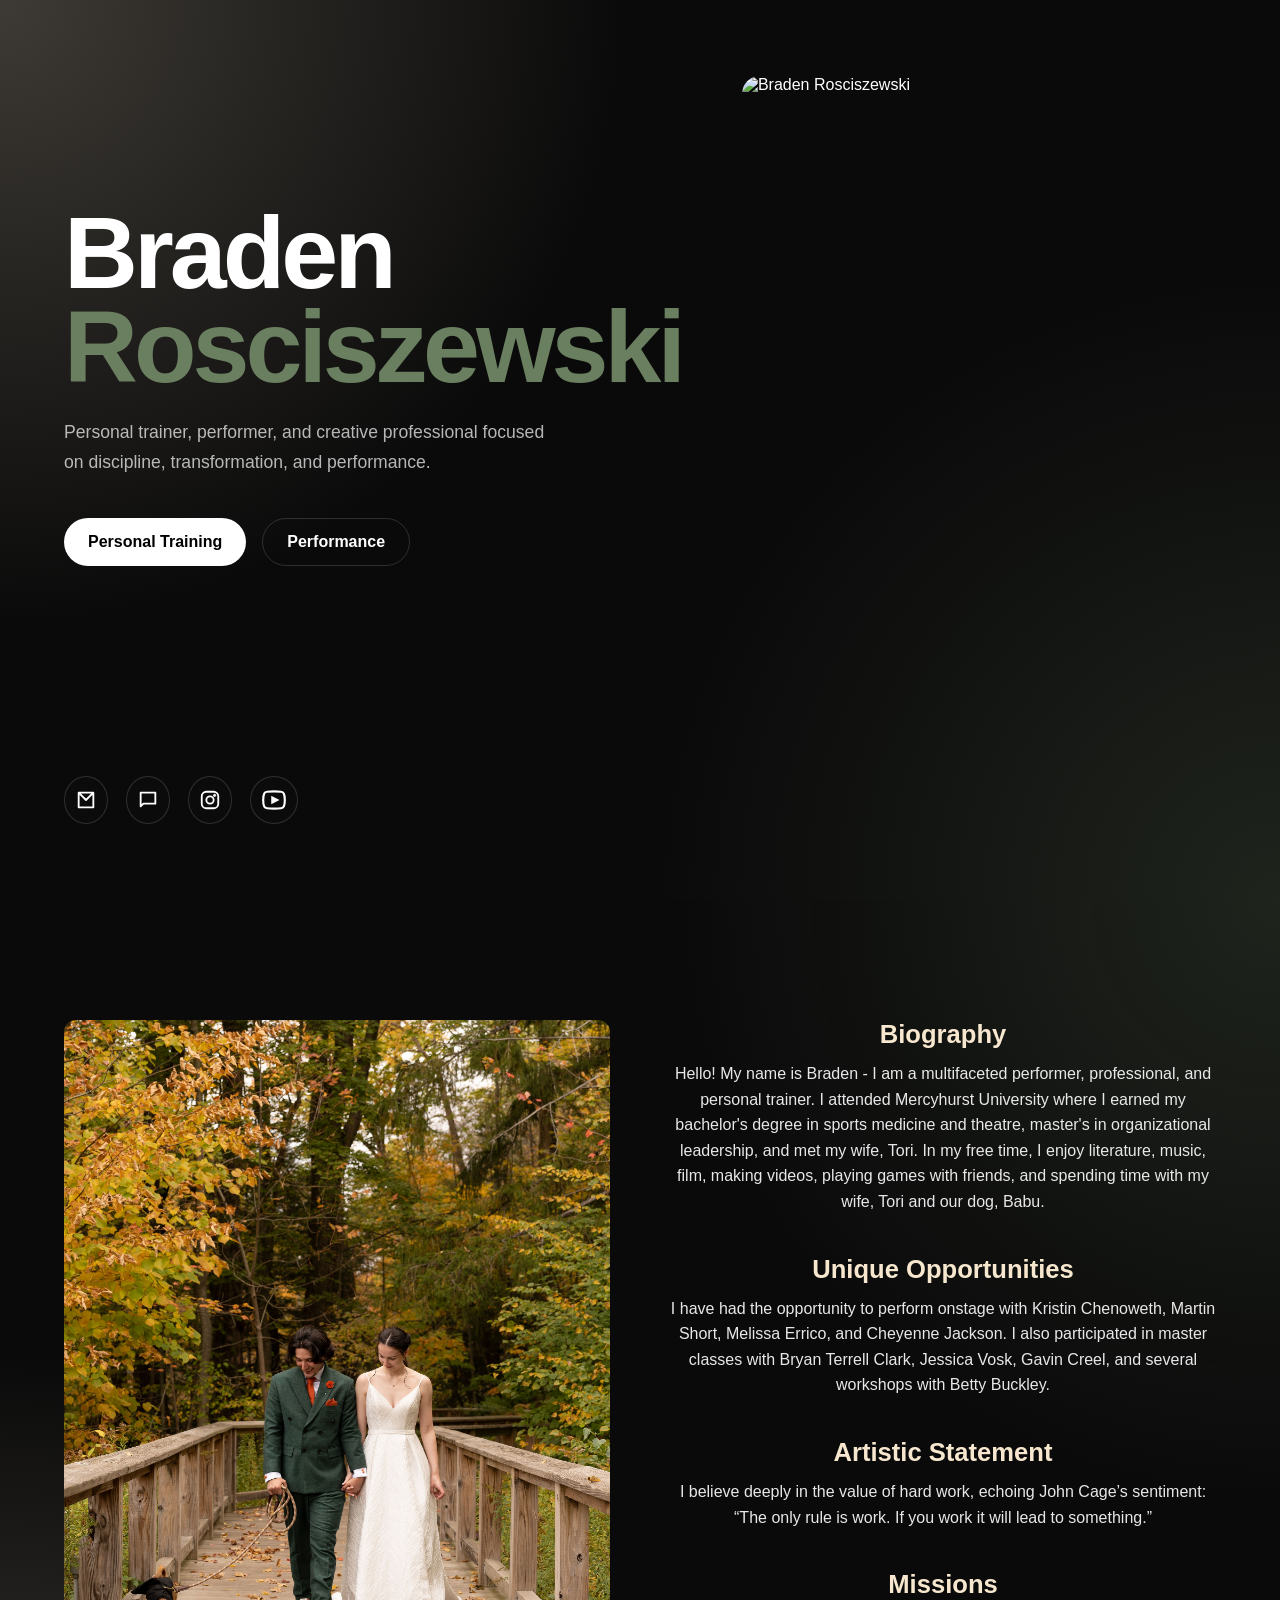
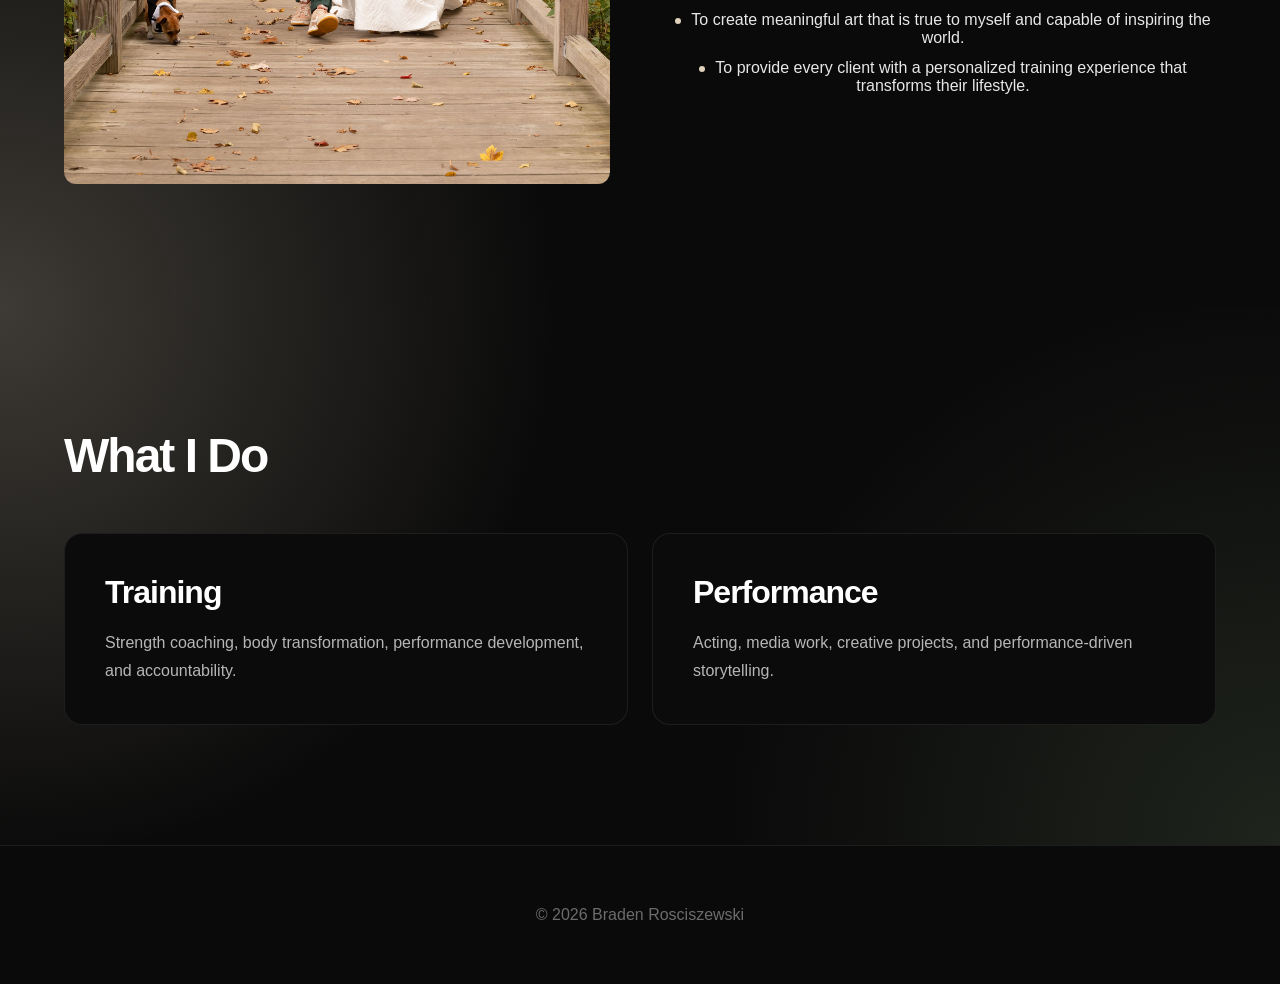
==== commit a339e93a: "Update index.html" ====
--- a/index.html
+++ b/index.html
@@ -191,7 +191,7 @@
           <div class="about-block">
             <h3>Biography</h3>
             <p>
-              Hello! My name is Braden - I am a multifaceted performer, professional, and personal trainer. I attended Mercyhurst University where I earned my bachelor's degree in sports medicine and theatre, master's in organizational leadership, and met my wife, Tori.
+              Hello! My name is Braden - I am a multifaceted performer, professional, and personal trainer. I attended Mercyhurst University where I earned my bachelor's degree in sports medicine and theatre, master's in organizational leadership, and met my wife, Tori. In my free time, I enjoy literature, music, film, making videos, playing games with friends, and spending time with my wife, Tori and our dog, Babu.
             </p>
           </div>
 
@@ -205,9 +205,8 @@
           <div class="about-block">
             <h3>Artistic Statement</h3>
 
-            <ul class="artistic statement-list">
-              <li>I believe deeply in the value of hard work, echoing John Cage’s sentiment: “The only rule is work. If you work it will lead to something.”</li>
-              <li>In my free time, I enjoy literature, music, film, making videos, playing games with friends, and spending time with my wife, Tori and our dog, Babu.</li>
+            <p>I believe deeply in the value of hard work, echoing John Cage’s sentiment: “The only rule is work. If you work it will lead to something.”</p>
+              
             </p>
           </div>
 
